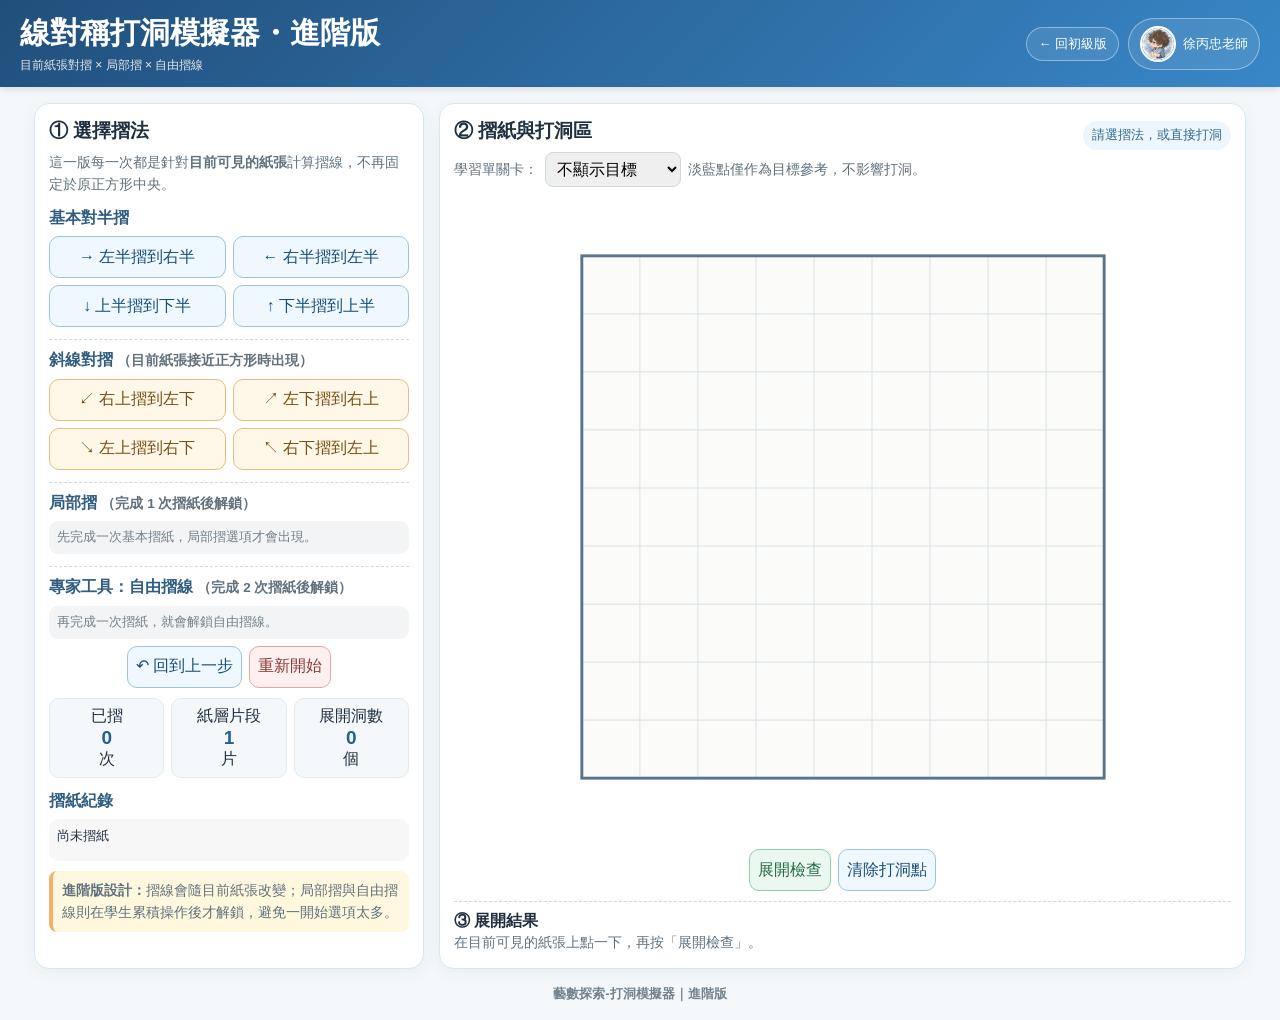
==== advanced.html @ 88c68810 "Add advanced paper-folding hole-punch simulator" ====
<!doctype html>
<html lang="zh-Hant">
<head>
<meta charset="utf-8">
<meta name="viewport" content="width=device-width,initial-scale=1">
<title>藝數探索｜打洞模擬器・進階版</title>
<style>
:root{--blue:#2f75b5;--ink:#203040;--paper:#fffdf5;--grid:#cfdae2;--red:#e45454;--purple:#7654a8}
*{box-sizing:border-box} body{margin:0;font-family:"Microsoft JhengHei","Noto Sans TC",sans-serif;background:#f4f8fb;color:var(--ink)}
header{background:linear-gradient(135deg,#214f7b,#3887c7);color:#fff;padding:13px 18px;box-shadow:0 2px 8px #0002}
.head{max-width:1240px;margin:auto;display:flex;align-items:center;justify-content:space-between;gap:12px;flex-wrap:wrap}
h1{font-size:clamp(21px,2.6vw,30px);margin:0}.topright{display:flex;align-items:center;gap:9px}.avatar{width:36px;height:36px;border-radius:50%;object-fit:cover;border:2px solid #fff}
.pill,.navlink{border:1px solid #ffffff66;background:#ffffff18;color:#fff;border-radius:999px;padding:7px 11px;font-size:13px;text-decoration:none}
.wrap{max-width:1240px;margin:16px auto;padding:0 14px;display:grid;grid-template-columns:390px 1fr;gap:15px}
.card{background:#fff;border:1px solid #d9e6ef;border-radius:15px;padding:14px;box-shadow:0 4px 15px #244b6a10}
h2{font-size:19px;margin:0 0 8px}.small{font-size:13.5px;color:#60717d;line-height:1.6}.sub{font-weight:800;color:#315d80;margin:13px 0 7px}
.controls{display:grid;grid-template-columns:1fr 1fr;gap:7px}button,select,input{font:inherit}
button{border:1px solid #9ec3df;background:#eff8ff;color:#174e78;border-radius:10px;padding:9px 8px;cursor:pointer;min-height:42px}
button:hover:not(:disabled){background:#dfeffc}button:disabled{opacity:.38;cursor:not-allowed}
.diag{background:#fff7e8;border-color:#e6bd78;color:#765013}.special{background:#f5efff;border-color:#bda8e0;color:#5b408a}.danger{background:#fff0f0;border-color:#e6a3a3;color:#8c3838}.ok{background:#eaf8ef;border-color:#92cda9;color:#256c43}
.section{border-top:1px dashed #cedae2;margin-top:12px;padding-top:10px}.locked{font-size:12.5px;background:#f2f4f6;border-radius:9px;padding:8px;color:#71808a}
.stats{display:grid;grid-template-columns:repeat(3,1fr);gap:7px;margin:10px 0}.stat{background:#f5f8fa;border:1px solid #e2ebf1;border-radius:10px;padding:7px;text-align:center}.stat b{display:block;font-size:19px;color:#245f97}
.history{background:#f7f7f7;border-radius:9px;padding:8px;min-height:42px;font-size:12.5px;line-height:1.5;max-height:90px;overflow:auto}
.stage{display:flex;flex-direction:column;align-items:center}.stageHead{width:100%;display:flex;justify-content:space-between;align-items:center;gap:10px}.badge{font-size:12.5px;background:#edf6fd;color:#32698f;border-radius:999px;padding:6px 9px}
#svg{width:min(100%,650px);height:auto;touch-action:none;user-select:none}.grid{stroke:var(--grid);stroke-width:1}.layer{stroke:#6f8797;stroke-width:1.2}.outline{fill:none;stroke:#597488;stroke-width:2.5}.crease{stroke:var(--red);stroke-width:2.5;stroke-dasharray:8 6}.oldcrease{stroke:#ef8d8d;stroke-width:1.5;stroke-dasharray:6 6;opacity:.7}.custom{stroke:var(--purple);stroke-width:3;stroke-dasharray:7 5}.hole{fill:#222;stroke:#fff;stroke-width:2}.punch{fill:#f19c38;stroke:#fff;stroke-width:2}
.actions{display:flex;flex-wrap:wrap;gap:7px;justify-content:center;margin-top:7px}.tip{background:#fff8df;border-left:4px solid #f3b16e;border-radius:8px;padding:9px;margin-top:10px}
.expertBox{background:#faf7ff;border:1px solid #dfd2f4;border-radius:10px;padding:9px}.row{display:flex;gap:7px;align-items:center;flex-wrap:wrap}
input[type=range]{width:150px}.target{display:flex;gap:7px;align-items:center;flex-wrap:wrap}.target select{padding:7px;border-radius:8px;border:1px solid #cbd9e2}
footer{text-align:center;color:#74828c;font-size:13px;padding:0 10px 17px}
@media(max-width:900px){.wrap{grid-template-columns:1fr}.controls{grid-template-columns:1fr 1fr}}
</style>
</head>
<body>
<header><div class="head">
  <div><h1>線對稱打洞模擬器・進階版</h1><div style="font-size:12px;opacity:.88;margin-top:3px">目前紙張對摺 × 局部摺 × 自由摺線</div></div>
  <div class="topright"><a class="navlink" href="index.html">← 回初級版</a><div class="pill" style="display:flex;align-items:center;gap:7px"><img class="avatar" src="author-avatar.svg"><span>徐丙忠老師</span></div></div>
</div></header>

<main class="wrap">
<section class="card">
  <h2>① 選擇摺法</h2>
  <div class="small">這一版每一次都是針對<strong>目前可見的紙張</strong>計算摺線，不再固定於原正方形中央。</div>

  <div class="sub">基本對半摺</div>
  <div class="controls">
    <button onclick="basicFold('L2R')">→ 左半摺到右半</button>
    <button onclick="basicFold('R2L')">← 右半摺到左半</button>
    <button onclick="basicFold('T2B')">↓ 上半摺到下半</button>
    <button onclick="basicFold('B2T')">↑ 下半摺到上半</button>
  </div>

  <div id="diagSection" class="section">
    <div class="sub" style="margin-top:0">斜線對摺 <span class="small">（目前紙張接近正方形時出現）</span></div>
    <div id="diagButtons" class="controls">
      <button class="diag" onclick="diagFold('UR2LL')">↙ 右上摺到左下</button>
      <button class="diag" onclick="diagFold('LL2UR')">↗ 左下摺到右上</button>
      <button class="diag" onclick="diagFold('UL2LR')">↘ 左上摺到右下</button>
      <button class="diag" onclick="diagFold('LR2UL')">↖ 右下摺到左上</button>
    </div>
    <div id="diagLocked" class="locked" style="display:none">目前紙張不是接近正方形，斜線對摺暫時隱藏。</div>
  </div>

  <div class="section">
    <div class="sub" style="margin-top:0">局部摺 <span class="small">（完成 1 次摺紙後解鎖）</span></div>
    <div id="quarterButtons" class="controls">
      <button class="special" onclick="stripFold('L',.25)">→ 左側 1/4 向內摺</button>
      <button class="special" onclick="stripFold('R',.25)">← 右側 1/4 向內摺</button>
      <button class="special" onclick="stripFold('T',.25)">↓ 上側 1/4 向內摺</button>
      <button class="special" onclick="stripFold('B',.25)">↑ 下側 1/4 向內摺</button>
    </div>
    <div id="quarterLocked" class="locked">先完成一次基本摺紙，局部摺選項才會出現。</div>
  </div>

  <div class="section">
    <div class="sub" style="margin-top:0">專家工具：自由摺線 <span class="small">（完成 2 次摺紙後解鎖）</span></div>
    <div id="expertBox" class="expertBox">
      <div class="small">按「畫自由摺線」，再在紙上依序點兩點。紫色線出現後，選擇要摺哪一側。</div>
      <div class="actions">
        <button class="special" id="customStart" onclick="startCustom()">✎ 畫自由摺線</button>
        <button class="special" id="foldSideA" onclick="applyCustom(1)" disabled>摺 A 側</button>
        <button class="special" id="foldSideB" onclick="applyCustom(-1)" disabled>摺 B 側</button>
      </div>
    </div>
    <div id="expertLocked" class="locked">再完成一次摺紙，就會解鎖自由摺線。</div>
  </div>

  <div class="actions">
    <button onclick="undo()">↶ 回到上一步</button>
    <button class="danger" onclick="resetAll()">重新開始</button>
  </div>

  <div class="stats">
    <div class="stat"><span>已摺</span><b id="foldCount">0</b><span>次</span></div>
    <div class="stat"><span>紙層片段</span><b id="layerCount">1</b><span>片</span></div>
    <div class="stat"><span>展開洞數</span><b id="holeCount">0</b><span>個</span></div>
  </div>
  <div class="sub">摺紙紀錄</div>
  <div id="history" class="history">尚未摺紙</div>
  <div class="tip small"><b>進階版設計：</b>摺線會隨目前紙張改變；局部摺與自由摺線則在學生累積操作後才解鎖，避免一開始選項太多。</div>
</section>

<section class="card stage">
  <div class="stageHead"><h2>② 摺紙與打洞區</h2><span class="badge" id="status">請選摺法，或直接打洞</span></div>
  <div class="target" style="width:100%;margin-bottom:5px"><span class="small">學習單關卡：</span>
    <select id="challenge" onchange="drawTarget()">
      <option value="0">不顯示目標</option><option value="1">第1關・2洞</option><option value="2">第2關・4洞</option>
      <option value="3">第3關・4洞</option><option value="4">第4關・4洞</option><option value="5">第5關・8洞</option>
      <option value="6">第6關・8洞</option><option value="7">第7關・16洞</option><option value="8">第8關・16洞</option>
      <option value="9">第9關・3洞</option><option value="10">第10關・6洞</option><option value="11">第11關・5洞</option><option value="12">第12關・12洞</option>
    </select><span class="small">淡藍點僅作為目標參考，不影響打洞。</span>
  </div>
  <svg id="svg" viewBox="0 0 560 560">
    <rect x="55" y="55" width="450" height="450" fill="#f9fbfc" stroke="#d7e2e9" stroke-width="1"/>
    <g id="grid"></g><g id="targetG"></g><g id="layersG"></g><g id="creasesG"></g><g id="customG"></g><g id="holesG"></g>
    <rect x="55" y="55" width="450" height="450" class="outline" pointer-events="none"/>
  </svg>
  <div class="actions">
    <button class="ok" onclick="unfold()">展開檢查</button>
    <button onclick="clearPunch()">清除打洞點</button>
  </div>
  <div style="width:100%;border-top:1px dashed #cedae2;margin-top:10px;padding-top:9px">
    <b>③ 展開結果</b><div class="small" id="resultMsg">在目前可見的紙張上點一下，再按「展開檢查」。</div>
  </div>
</section>
</main>
<footer><b>藝數探索-打洞模擬器｜進階版</b></footer>

<script>
const ORG={x0:55,y0:55,x1:505,y1:505};
const ID=[1,0,0,0,1,0];
let layers=[{poly:[[55,55],[505,55],[505,505],[55,505]],M:ID.slice()}], creases=[], history=[], undoStack=[], punch=null, holes=[];
let customMode=false, customPts=[], customLine=null;

const targets={
1:[[.87,.62],[.62,.87]],
2:[[.35,.15],[.65,.15],[.35,.85],[.65,.85]],
3:[[.88,.12],[.65,.38],[.38,.65],[.12,.88]],
4:[[.12,.12],[.88,.12],[.38,.38],[.62,.38]],
5:[[.35,.12],[.65,.12],[.12,.35],[.88,.35],[.12,.65],[.88,.65],[.35,.88],[.65,.88]],
6:[[.55,.55],[.72,.55],[.44,.66],[.83,.66],[.44,.83],[.83,.83],[.55,.94],[.72,.94]],
7:[[.18,.08],[.35,.08],[.65,.08],[.82,.08],[.08,.18],[.92,.18],[.08,.35],[.92,.35],[.08,.65],[.92,.65],[.08,.82],[.92,.82],[.18,.92],[.35,.92],[.65,.92],[.82,.92]],
8:[[.42,.16],[.58,.16],[.42,.32],[.58,.32],[.16,.42],[.32,.42],[.68,.42],[.84,.42],[.16,.58],[.32,.58],[.68,.58],[.84,.58],[.42,.68],[.58,.68],[.42,.84],[.58,.84]],
9:[[.12,.12],[.40,.40],[.70,.70]],
10:[[.12,.12],[.40,.40],[.70,.40],[.40,.68],[.70,.68],[.12,.92]],
11:[[.12,.12],[.40,.34],[.70,.34],[.40,.66],[.70,.66]],
12:[[.17,.10],[.32,.10],[.08,.20],[.43,.20],[.08,.36],[.17,.47],[.82,.64],[.92,.74],[.92,.88],[.82,.97],[.67,.97],[.57,.87]]
};

function deepState(){return {layers:layers.map(L=>({poly:L.poly.map(p=>p.slice()),M:L.M.slice()})),creases:creases.map(c=>({...c,A:c.A.slice(),B:c.B.slice()})),history:history.slice(),punch:punch&&punch.slice(),holes:holes.map(p=>p.slice())}}
function restore(s){layers=s.layers.map(L=>({poly:L.poly.map(p=>p.slice()),M:L.M.slice()}));creases=s.creases.map(c=>({...c,A:c.A.slice(),B:c.B.slice()}));history=s.history.slice();punch=s.punch&&s.punch.slice();holes=s.holes.map(p=>p.slice());customMode=false;customPts=[];customLine=null;render()}
function bbox(){let xs=[],ys=[];layers.forEach(L=>L.poly.forEach(p=>{xs.push(p[0]);ys.push(p[1])}));return {xmin:Math.min(...xs),xmax:Math.max(...xs),ymin:Math.min(...ys),ymax:Math.max(...ys)}}
function side(A,B,P){return (B[0]-A[0])*(P[1]-A[1])-(B[1]-A[1])*(P[0]-A[0])}
function intersect(A,B,P,Q){let s1=side(A,B,P),s2=side(A,B,Q),t=s1/(s1-s2);return [P[0]+t*(Q[0]-P[0]),P[1]+t*(Q[1]-P[1])]}
function clip(poly,A,B,keepSign){let out=[];for(let i=0;i<poly.length;i++){let P=poly[i],Q=poly[(i+1)%poly.length],p=side(A,B,P)*keepSign>=-1e-7,q=side(A,B,Q)*keepSign>=-1e-7;if(p&&q)out.push(Q);else if(p&&!q)out.push(intersect(A,B,P,Q));else if(!p&&q){out.push(intersect(A,B,P,Q));out.push(Q)}}return dedupe(out)}
function dedupe(poly){let o=[];poly.forEach(p=>{if(!o.length||Math.hypot(o.at(-1)[0]-p[0],o.at(-1)[1]-p[1])>.05)o.push(p)});if(o.length>2&&Math.hypot(o[0][0]-o.at(-1)[0],o[0][1]-o.at(-1)[1])<.05)o.pop();return o}
function area(poly){let a=0;for(let i=0;i<poly.length;i++){let p=poly[i],q=poly[(i+1)%poly.length];a+=p[0]*q[1]-q[0]*p[1]}return Math.abs(a)/2}
function reflect(P,A,B){let dx=B[0]-A[0],dy=B[1]-A[1],l2=dx*dx+dy*dy,t=((P[0]-A[0])*dx+(P[1]-A[1])*dy)/l2;let H=[A[0]+t*dx,A[1]+t*dy];return [2*H[0]-P[0],2*H[1]-P[1]]}
function reflMatrix(A,B){let o=reflect([0,0],A,B),ex=reflect([1,0],A,B),ey=reflect([0,1],A,B);return [ex[0]-o[0],ey[0]-o[0],o[0],ex[1]-o[1],ey[1]-o[1],o[1]]}
function compose(M,N){return [M[0]*N[0]+M[1]*N[3],M[0]*N[1]+M[1]*N[4],M[0]*N[2]+M[1]*N[5]+M[2],M[3]*N[0]+M[4]*N[3],M[3]*N[1]+M[4]*N[4],M[3]*N[2]+M[4]*N[5]+M[5]]}
function applyM(M,p){return [M[0]*p[0]+M[1]*p[1]+M[2],M[3]*p[0]+M[4]*p[1]+M[5]]}
function pointIn(p,poly){let x=p[0],y=p[1],ins=false;for(let i=0,j=poly.length-1;i<poly.length;j=i++){let xi=poly[i][0],yi=poly[i][1],xj=poly[j][0],yj=poly[j][1];if(((yi>y)!=(yj>y))&&(x<(xj-xi)*(y-yi)/(yj-yi+1e-12)+xi))ins=!ins}return ins}
function unique(pts){let o=[];pts.forEach(p=>{if(p[0]<54||p[0]>506||p[1]<54||p[1]>506)return;if(!o.some(q=>Math.hypot(q[0]-p[0],q[1]-p[1])<1))o.push(p)});return o}

function fold(A,B,moveSign,label){
 undoStack.push(deepState()); punch=null;holes=[];
 const R=reflMatrix(A,B), next=[];
 layers.forEach(L=>{
   const keep=clip(L.poly,A,B,-moveSign), mov=clip(L.poly,A,B,moveSign);
   if(keep.length>=3&&area(keep)>.2)next.push({poly:keep,M:L.M.slice()});
   if(mov.length>=3&&area(mov)>.2)next.push({poly:mov.map(p=>reflect(p,A,B)),M:compose(L.M,R)});
 });
 if(!next.length){undoStack.pop();alert("這條摺線沒有切到目前紙張。");return}
 layers=next; creases.push({A:A.slice(),B:B.slice(),label});history.push(label);render();
}
function basicFold(t){let b=bbox(),xm=(b.xmin+b.xmax)/2,ym=(b.ymin+b.ymax)/2;if(t==='L2R')fold([xm,b.ymin-50],[xm,b.ymax+50],1,'→ 左半摺到右半');if(t==='R2L')fold([xm,b.ymin-50],[xm,b.ymax+50],-1,'← 右半摺到左半');if(t==='T2B')fold([b.xmin-50,ym],[b.xmax+50,ym],-1,'↓ 上半摺到下半');if(t==='B2T')fold([b.xmin-50,ym],[b.xmax+50,ym],1,'↑ 下半摺到上半')}
function diagFold(t){let b=bbox();if(t==='UR2LL')fold([b.xmin,b.ymin],[b.xmax,b.ymax],-1,'↙ 右上摺到左下');if(t==='LL2UR')fold([b.xmin,b.ymin],[b.xmax,b.ymax],1,'↗ 左下摺到右上');if(t==='UL2LR')fold([b.xmax,b.ymin],[b.xmin,b.ymax],1,'↘ 左上摺到右下');if(t==='LR2UL')fold([b.xmax,b.ymin],[b.xmin,b.ymax],-1,'↖ 右下摺到左上')}
function stripFold(s,f){let b=bbox();if(s==='L'){let x=b.xmin+(b.xmax-b.xmin)*f;fold([x,b.ymin-60],[x,b.ymax+60],1,'→ 左側 1/4 向內摺')}if(s==='R'){let x=b.xmax-(b.xmax-b.xmin)*f;fold([x,b.ymin-60],[x,b.ymax+60],-1,'← 右側 1/4 向內摺')}if(s==='T'){let y=b.ymin+(b.ymax-b.ymin)*f;fold([b.xmin-60,y],[b.xmax+60,y],-1,'↓ 上側 1/4 向內摺')}if(s==='B'){let y=b.ymax-(b.ymax-b.ymin)*f;fold([b.xmin-60,y],[b.xmax+60,y],1,'↑ 下側 1/4 向內摺')}}

function startCustom(){customMode=true;customPts=[];customLine=null;document.getElementById('status').textContent='請在紙上點兩點畫摺線';render()}
function applyCustom(sign){if(!customLine)return;fold(customLine.A,customLine.B,sign,sign>0?'自由摺線・A側':'自由摺線・B側');customMode=false;customPts=[];customLine=null;render()}
function undo(){if(!undoStack.length)return;restore(undoStack.pop())}
function resetAll(){layers=[{poly:[[55,55],[505,55],[505,505],[55,505]],M:ID.slice()}];creases=[];history=[];undoStack=[];punch=null;holes=[];customMode=false;customPts=[];customLine=null;render()}
function clearPunch(){punch=null;holes=[];document.getElementById('resultMsg').textContent='已清除打洞點。';render()}
function unfold(){if(!punch){alert('請先在目前紙張上打洞。');return}let pts=[];layers.forEach(L=>{if(pointIn(punch,L.poly))pts.push(applyM(L.M,punch))});holes=unique(pts);document.getElementById('resultMsg').textContent='展開後共有 '+holes.length+' 個洞。可與左上選擇的學習單目標比較。';render()}

function drawGrid(){let g=document.getElementById('grid');g.innerHTML='';for(let i=1;i<9;i++){let v=55+i*50;g.insertAdjacentHTML('beforeend',`<line x1="${v}" y1="55" x2="${v}" y2="505" class="grid"/><line x1="55" y1="${v}" x2="505" y2="${v}" class="grid"/>`)}}
function drawTarget(){let g=document.getElementById('targetG');g.innerHTML='';let n=+document.getElementById('challenge').value;if(!n)return;(targets[n]||[]).forEach(p=>{let x=55+p[0]*450,y=55+p[1]*450;g.insertAdjacentHTML('beforeend',`<circle cx="${x}" cy="${y}" r="8" fill="#77b9e8" opacity=".28"/>`)})}
function render(){
 let lg=document.getElementById('layersG');lg.innerHTML='';layers.forEach((L,i)=>lg.insertAdjacentHTML('beforeend',`<polygon points="${L.poly.map(p=>p.join(',')).join(' ')}" class="layer" fill="rgba(255,253,245,${Math.min(.28+.06*i,.78)})"/>`));
 let cg=document.getElementById('creasesG');cg.innerHTML='';creases.forEach((c,i)=>cg.insertAdjacentHTML('beforeend',`<line x1="${c.A[0]}" y1="${c.A[1]}" x2="${c.B[0]}" y2="${c.B[1]}" class="oldcrease"/>`));
 let ug=document.getElementById('customG');ug.innerHTML='';if(customLine)ug.insertAdjacentHTML('beforeend',`<line x1="${customLine.A[0]}" y1="${customLine.A[1]}" x2="${customLine.B[0]}" y2="${customLine.B[1]}" class="custom"/>`);
 let hg=document.getElementById('holesG');hg.innerHTML='';if(holes.length)holes.forEach(p=>hg.insertAdjacentHTML('beforeend',`<circle cx="${p[0]}" cy="${p[1]}" r="8" class="hole"/>`));else if(punch)hg.insertAdjacentHTML('beforeend',`<circle cx="${punch[0]}" cy="${punch[1]}" r="9" class="punch"/>`);
 document.getElementById('foldCount').textContent=history.length;document.getElementById('layerCount').textContent=layers.length;document.getElementById('holeCount').textContent=holes.length;document.getElementById('history').textContent=history.length?history.map((x,i)=>(i+1)+'. '+x).join(' → '):'尚未摺紙';
 document.getElementById('quarterButtons').style.display=history.length>=1?'grid':'none';document.getElementById('quarterLocked').style.display=history.length>=1?'none':'block';
 document.getElementById('expertBox').style.display=history.length>=2?'block':'none';document.getElementById('expertLocked').style.display=history.length>=2?'none':'block';
 document.getElementById('foldSideA').disabled=!customLine;document.getElementById('foldSideB').disabled=!customLine;
 let b=bbox(),ratio=(b.xmax-b.xmin)/(b.ymax-b.ymin);let sq=ratio>.88&&ratio<1.12;document.getElementById('diagButtons').style.display=sq?'grid':'none';document.getElementById('diagLocked').style.display=sq?'none':'block';
 if(!customMode)document.getElementById('status').textContent=punch?'已選擇打洞位置':'請選摺法，或直接打洞';
}
document.getElementById('svg').addEventListener('pointerdown',e=>{
 let svg=e.currentTarget,pt=svg.createSVGPoint();pt.x=e.clientX;pt.y=e.clientY;let p0=pt.matrixTransform(svg.getScreenCTM().inverse()),p=[p0.x,p0.y];
 if(customMode){customPts.push(p);if(customPts.length===1)document.getElementById('status').textContent='再點第二點完成摺線';if(customPts.length===2){customLine={A:customPts[0],B:customPts[1]};customMode=false;document.getElementById('status').textContent='選擇摺 A 側或 B 側';}render();return}
 if(!layers.some(L=>pointIn(p,L.poly))){document.getElementById('status').textContent='請點目前有紙的區域';return}
 punch=p;holes=[];document.getElementById('resultMsg').textContent='已打洞，按「展開檢查」查看完整結果。';render();
});
drawGrid();drawTarget();render();
</script>
</body></html>
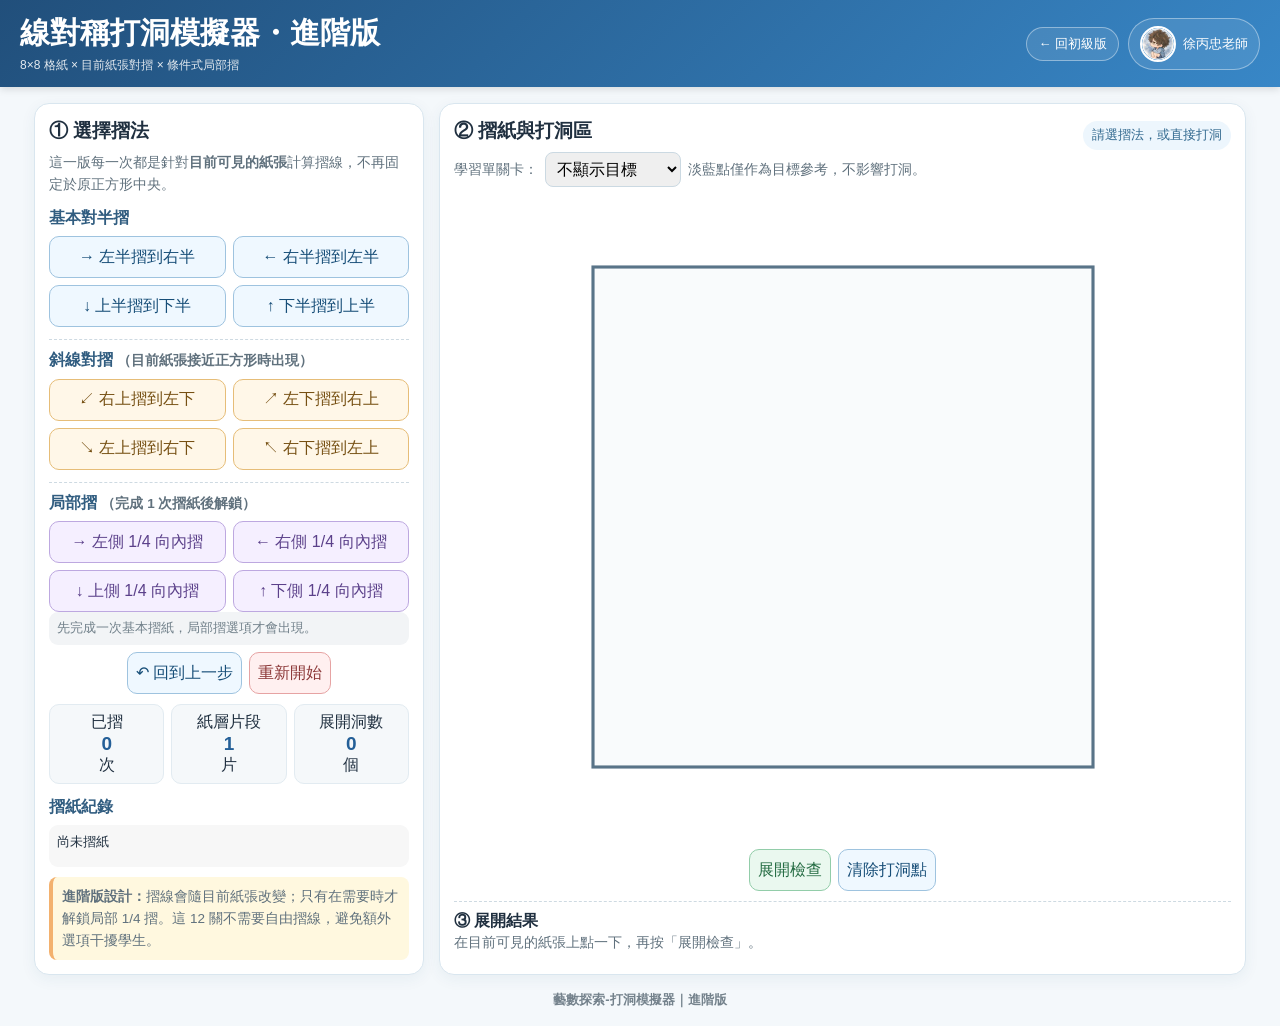
==== commit 4a59471e: "Fix advanced simulator 8x8 targets and restore fold animation" ====
--- a/advanced.html
+++ b/advanced.html
@@ -32,7 +32,7 @@
 </head>
 <body>
 <header><div class="head">
-  <div><h1>線對稱打洞模擬器・進階版</h1><div style="font-size:12px;opacity:.88;margin-top:3px">目前紙張對摺 × 局部摺 × 自由摺線</div></div>
+  <div><h1>線對稱打洞模擬器・進階版</h1><div style="font-size:12px;opacity:.88;margin-top:3px">8×8 格紙 × 目前紙張對摺 × 條件式局部摺</div></div>
   <div class="topright"><a class="navlink" href="index.html">← 回初級版</a><div class="pill" style="display:flex;align-items:center;gap:7px"><img class="avatar" src="author-avatar.svg"><span>徐丙忠老師</span></div></div>
 </div></header>
 
@@ -71,18 +71,6 @@
     <div id="quarterLocked" class="locked">先完成一次基本摺紙，局部摺選項才會出現。</div>
   </div>
 
-  <div class="section">
-    <div class="sub" style="margin-top:0">專家工具：自由摺線 <span class="small">（完成 2 次摺紙後解鎖）</span></div>
-    <div id="expertBox" class="expertBox">
-      <div class="small">按「畫自由摺線」，再在紙上依序點兩點。紫色線出現後，選擇要摺哪一側。</div>
-      <div class="actions">
-        <button class="special" id="customStart" onclick="startCustom()">✎ 畫自由摺線</button>
-        <button class="special" id="foldSideA" onclick="applyCustom(1)" disabled>摺 A 側</button>
-        <button class="special" id="foldSideB" onclick="applyCustom(-1)" disabled>摺 B 側</button>
-      </div>
-    </div>
-    <div id="expertLocked" class="locked">再完成一次摺紙，就會解鎖自由摺線。</div>
-  </div>
 
   <div class="actions">
     <button onclick="undo()">↶ 回到上一步</button>
@@ -96,7 +84,7 @@
   </div>
   <div class="sub">摺紙紀錄</div>
   <div id="history" class="history">尚未摺紙</div>
-  <div class="tip small"><b>進階版設計：</b>摺線會隨目前紙張改變；局部摺與自由摺線則在學生累積操作後才解鎖，避免一開始選項太多。</div>
+  <div class="tip small"><b>進階版設計：</b>摺線會隨目前紙張改變；只有在需要時才解鎖局部 1/4 摺。這 12 關不需要自由摺線，避免額外選項干擾學生。</div>
 </section>
 
 <section class="card stage">
@@ -109,10 +97,10 @@
       <option value="9">第9關・3洞</option><option value="10">第10關・6洞</option><option value="11">第11關・5洞</option><option value="12">第12關・12洞</option>
     </select><span class="small">淡藍點僅作為目標參考，不影響打洞。</span>
   </div>
-  <svg id="svg" viewBox="0 0 560 560">
-    <rect x="55" y="55" width="450" height="450" fill="#f9fbfc" stroke="#d7e2e9" stroke-width="1"/>
-    <g id="grid"></g><g id="targetG"></g><g id="layersG"></g><g id="creasesG"></g><g id="customG"></g><g id="holesG"></g>
-    <rect x="55" y="55" width="450" height="450" class="outline" pointer-events="none"/>
+  <svg id="svg" viewBox="0 0 520 520">
+    <rect x="60" y="60" width="400" height="400" fill="#f9fbfc" stroke="#d7e2e9" stroke-width="1"/>
+    <g id="grid"></g><g id="targetG"></g><g id="layersG"></g><g id="creasesG"></g><g id="animG"></g><g id="holesG"></g>
+    <rect x="60" y="60" width="400" height="400" class="outline" pointer-events="none"/>
   </svg>
   <div class="actions">
     <button class="ok" onclick="unfold()">展開檢查</button>
@@ -126,28 +114,28 @@
 <footer><b>藝數探索-打洞模擬器｜進階版</b></footer>
 
 <script>
-const ORG={x0:55,y0:55,x1:505,y1:505};
+const ORG={x0:60,y0:60,x1:460,y1:460};
 const ID=[1,0,0,0,1,0];
-let layers=[{poly:[[55,55],[505,55],[505,505],[55,505]],M:ID.slice()}], creases=[], history=[], undoStack=[], punch=null, holes=[];
-let customMode=false, customPts=[], customLine=null;
+let layers=[{poly:[[60,60],[460,60],[460,460],[60,460]],M:ID.slice()}], creases=[], history=[], undoStack=[], punch=null, holes=[];
+let animating=false;
 
 const targets={
-1:[[.87,.62],[.62,.87]],
-2:[[.35,.15],[.65,.15],[.35,.85],[.65,.85]],
-3:[[.88,.12],[.65,.38],[.38,.65],[.12,.88]],
-4:[[.12,.12],[.88,.12],[.38,.38],[.62,.38]],
-5:[[.35,.12],[.65,.12],[.12,.35],[.88,.35],[.12,.65],[.88,.65],[.35,.88],[.65,.88]],
-6:[[.55,.55],[.72,.55],[.44,.66],[.83,.66],[.44,.83],[.83,.83],[.55,.94],[.72,.94]],
-7:[[.18,.08],[.35,.08],[.65,.08],[.82,.08],[.08,.18],[.92,.18],[.08,.35],[.92,.35],[.08,.65],[.92,.65],[.08,.82],[.92,.82],[.18,.92],[.35,.92],[.65,.92],[.82,.92]],
-8:[[.42,.16],[.58,.16],[.42,.32],[.58,.32],[.16,.42],[.32,.42],[.68,.42],[.84,.42],[.16,.58],[.32,.58],[.68,.58],[.84,.58],[.42,.68],[.58,.68],[.42,.84],[.58,.84]],
-9:[[.12,.12],[.40,.40],[.70,.70]],
-10:[[.12,.12],[.40,.40],[.70,.40],[.40,.68],[.70,.68],[.12,.92]],
-11:[[.12,.12],[.40,.34],[.70,.34],[.40,.66],[.70,.66]],
-12:[[.17,.10],[.32,.10],[.08,.20],[.43,.20],[.08,.36],[.17,.47],[.82,.64],[.92,.74],[.92,.88],[.82,.97],[.67,.97],[.57,.87]]
+1:[[6,4],[4,6]],
+2:[[2,0],[4,0],[2,7],[4,7]],
+3:[[7,0],[5,2],[3,4],[1,6]],
+4:[[0,0],[7,0],[2,2],[4,2]],
+5:[[2,0],[4,0],[0,2],[7,2],[0,4],[7,4],[2,7],[4,7]],
+6:[[5,4],[6,4],[4,5],[7,5],[4,6],[7,6],[5,7],[6,7]],
+7:[[1,0],[2,0],[5,0],[6,0],[0,1],[7,1],[0,2],[7,2],[0,5],[7,5],[0,6],[7,6],[1,7],[2,7],[5,7],[6,7]],
+8:[[3,0],[4,0],[3,1],[4,1],[0,3],[1,3],[0,4],[1,4],[6,3],[7,3],[6,4],[7,4],[3,6],[4,6],[3,7],[4,7]],
+9:[[0,0],[2,2],[4,4]],
+10:[[0,0],[2,2],[4,2],[2,4],[4,4],[0,6]],
+11:[[0,0],[2,2],[4,2],[2,4],[4,4]],
+12:[[1,0],[2,0],[0,1],[3,1],[0,2],[1,3],[6,7],[5,7],[7,6],[4,6],[7,5],[6,4]]
 };
 
 function deepState(){return {layers:layers.map(L=>({poly:L.poly.map(p=>p.slice()),M:L.M.slice()})),creases:creases.map(c=>({...c,A:c.A.slice(),B:c.B.slice()})),history:history.slice(),punch:punch&&punch.slice(),holes:holes.map(p=>p.slice())}}
-function restore(s){layers=s.layers.map(L=>({poly:L.poly.map(p=>p.slice()),M:L.M.slice()}));creases=s.creases.map(c=>({...c,A:c.A.slice(),B:c.B.slice()}));history=s.history.slice();punch=s.punch&&s.punch.slice();holes=s.holes.map(p=>p.slice());customMode=false;customPts=[];customLine=null;render()}
+function restore(s){layers=s.layers.map(L=>({poly:L.poly.map(p=>p.slice()),M:L.M.slice()}));creases=s.creases.map(c=>({...c,A:c.A.slice(),B:c.B.slice()}));history=s.history.slice();punch=s.punch&&s.punch.slice();holes=s.holes.map(p=>p.slice());render()}
 function bbox(){let xs=[],ys=[];layers.forEach(L=>L.poly.forEach(p=>{xs.push(p[0]);ys.push(p[1])}));return {xmin:Math.min(...xs),xmax:Math.max(...xs),ymin:Math.min(...ys),ymax:Math.max(...ys)}}
 function side(A,B,P){return (B[0]-A[0])*(P[1]-A[1])-(B[1]-A[1])*(P[0]-A[0])}
 function intersect(A,B,P,Q){let s1=side(A,B,P),s2=side(A,B,Q),t=s1/(s1-s2);return [P[0]+t*(Q[0]-P[0]),P[1]+t*(Q[1]-P[1])]}
@@ -159,32 +147,49 @@
 function compose(M,N){return [M[0]*N[0]+M[1]*N[3],M[0]*N[1]+M[1]*N[4],M[0]*N[2]+M[1]*N[5]+M[2],M[3]*N[0]+M[4]*N[3],M[3]*N[1]+M[4]*N[4],M[3]*N[2]+M[4]*N[5]+M[5]]}
 function applyM(M,p){return [M[0]*p[0]+M[1]*p[1]+M[2],M[3]*p[0]+M[4]*p[1]+M[5]]}
 function pointIn(p,poly){let x=p[0],y=p[1],ins=false;for(let i=0,j=poly.length-1;i<poly.length;j=i++){let xi=poly[i][0],yi=poly[i][1],xj=poly[j][0],yj=poly[j][1];if(((yi>y)!=(yj>y))&&(x<(xj-xi)*(y-yi)/(yj-yi+1e-12)+xi))ins=!ins}return ins}
-function unique(pts){let o=[];pts.forEach(p=>{if(p[0]<54||p[0]>506||p[1]<54||p[1]>506)return;if(!o.some(q=>Math.hypot(q[0]-p[0],q[1]-p[1])<1))o.push(p)});return o}
-
+function unique(pts){let o=[];pts.forEach(p=>{if(p[0]<59||p[0]>461||p[1]<59||p[1]>461)return;if(!o.some(q=>Math.hypot(q[0]-p[0],q[1]-p[1])<1))o.push(p)});return o}
+
+function animateFold(pieces,A,B,onDone){
+ const g=document.getElementById('animG'); g.innerHTML=''; animating=true;
+ document.getElementById('status').textContent='正在對摺…';
+ const start=performance.now(),dur=700;
+ function frame(now){
+   const r=Math.min(1,(now-start)/dur), t=r<.5?2*r*r:1-Math.pow(-2*r+2,2)/2;
+   g.innerHTML='';
+   pieces.forEach(poly=>{
+     const target=poly.map(p=>reflect(p,A,B));
+     const pts=poly.map((p,i)=>[p[0]+(target[i][0]-p[0])*t,p[1]+(target[i][1]-p[1])*t]);
+     g.insertAdjacentHTML('beforeend',`<polygon points="${pts.map(p=>p.join(',')).join(' ')}" fill="#bfe0f8" stroke="#2f75b5" stroke-width="2" opacity=".72"/>`);
+   });
+   if(r<1) requestAnimationFrame(frame); else {g.innerHTML='';animating=false;onDone();}
+ }
+ requestAnimationFrame(frame);
+}
 function fold(A,B,moveSign,label){
- undoStack.push(deepState()); punch=null;holes=[];
- const R=reflMatrix(A,B), next=[];
+ if(animating)return;
+ const snapshot=deepState(), R=reflMatrix(A,B), next=[], movingPieces=[];
  layers.forEach(L=>{
    const keep=clip(L.poly,A,B,-moveSign), mov=clip(L.poly,A,B,moveSign);
    if(keep.length>=3&&area(keep)>.2)next.push({poly:keep,M:L.M.slice()});
-   if(mov.length>=3&&area(mov)>.2)next.push({poly:mov.map(p=>reflect(p,A,B)),M:compose(L.M,R)});
+   if(mov.length>=3&&area(mov)>.2){movingPieces.push(mov);next.push({poly:mov.map(p=>reflect(p,A,B)),M:compose(L.M,R)});}
  });
- if(!next.length){undoStack.pop();alert("這條摺線沒有切到目前紙張。");return}
- layers=next; creases.push({A:A.slice(),B:B.slice(),label});history.push(label);render();
+ if(!movingPieces.length){alert("這條摺線沒有可摺動的紙張。");return}
+ animateFold(movingPieces,A,B,()=>{
+   undoStack.push(snapshot); punch=null;holes=[]; layers=next;
+   creases.push({A:A.slice(),B:B.slice(),label});history.push(label);render();
+ });
 }
 function basicFold(t){let b=bbox(),xm=(b.xmin+b.xmax)/2,ym=(b.ymin+b.ymax)/2;if(t==='L2R')fold([xm,b.ymin-50],[xm,b.ymax+50],1,'→ 左半摺到右半');if(t==='R2L')fold([xm,b.ymin-50],[xm,b.ymax+50],-1,'← 右半摺到左半');if(t==='T2B')fold([b.xmin-50,ym],[b.xmax+50,ym],-1,'↓ 上半摺到下半');if(t==='B2T')fold([b.xmin-50,ym],[b.xmax+50,ym],1,'↑ 下半摺到上半')}
 function diagFold(t){let b=bbox();if(t==='UR2LL')fold([b.xmin,b.ymin],[b.xmax,b.ymax],-1,'↙ 右上摺到左下');if(t==='LL2UR')fold([b.xmin,b.ymin],[b.xmax,b.ymax],1,'↗ 左下摺到右上');if(t==='UL2LR')fold([b.xmax,b.ymin],[b.xmin,b.ymax],1,'↘ 左上摺到右下');if(t==='LR2UL')fold([b.xmax,b.ymin],[b.xmin,b.ymax],-1,'↖ 右下摺到左上')}
 function stripFold(s,f){let b=bbox();if(s==='L'){let x=b.xmin+(b.xmax-b.xmin)*f;fold([x,b.ymin-60],[x,b.ymax+60],1,'→ 左側 1/4 向內摺')}if(s==='R'){let x=b.xmax-(b.xmax-b.xmin)*f;fold([x,b.ymin-60],[x,b.ymax+60],-1,'← 右側 1/4 向內摺')}if(s==='T'){let y=b.ymin+(b.ymax-b.ymin)*f;fold([b.xmin-60,y],[b.xmax+60,y],-1,'↓ 上側 1/4 向內摺')}if(s==='B'){let y=b.ymax-(b.ymax-b.ymin)*f;fold([b.xmin-60,y],[b.xmax+60,y],1,'↑ 下側 1/4 向內摺')}}
 
-function startCustom(){customMode=true;customPts=[];customLine=null;document.getElementById('status').textContent='請在紙上點兩點畫摺線';render()}
-function applyCustom(sign){if(!customLine)return;fold(customLine.A,customLine.B,sign,sign>0?'自由摺線・A側':'自由摺線・B側');customMode=false;customPts=[];customLine=null;render()}
 function undo(){if(!undoStack.length)return;restore(undoStack.pop())}
-function resetAll(){layers=[{poly:[[55,55],[505,55],[505,505],[55,505]],M:ID.slice()}];creases=[];history=[];undoStack=[];punch=null;holes=[];customMode=false;customPts=[];customLine=null;render()}
+function resetAll(){layers=[{poly:[[60,60],[460,60],[460,460],[60,460]],M:ID.slice()}];creases=[];history=[];undoStack=[];punch=null;holes=[];animating=false;document.getElementById('animG').innerHTML='';render()}
 function clearPunch(){punch=null;holes=[];document.getElementById('resultMsg').textContent='已清除打洞點。';render()}
 function unfold(){if(!punch){alert('請先在目前紙張上打洞。');return}let pts=[];layers.forEach(L=>{if(pointIn(punch,L.poly))pts.push(applyM(L.M,punch))});holes=unique(pts);document.getElementById('resultMsg').textContent='展開後共有 '+holes.length+' 個洞。可與左上選擇的學習單目標比較。';render()}
 
-function drawGrid(){let g=document.getElementById('grid');g.innerHTML='';for(let i=1;i<9;i++){let v=55+i*50;g.insertAdjacentHTML('beforeend',`<line x1="${v}" y1="55" x2="${v}" y2="505" class="grid"/><line x1="55" y1="${v}" x2="505" y2="${v}" class="grid"/>`)}}
-function drawTarget(){let g=document.getElementById('targetG');g.innerHTML='';let n=+document.getElementById('challenge').value;if(!n)return;(targets[n]||[]).forEach(p=>{let x=55+p[0]*450,y=55+p[1]*450;g.insertAdjacentHTML('beforeend',`<circle cx="${x}" cy="${y}" r="8" fill="#77b9e8" opacity=".28"/>`)})}
+function drawGrid(){let g=document.getElementById('grid');g.innerHTML='';for(let i=1;i<8;i++){let v=60+i*50;g.insertAdjacentHTML('beforeend',`<line x1="${v}" y1="60" x2="${v}" y2="460" class="grid"/><line x1="60" y1="${v}" x2="460" y2="${v}" class="grid"/>`)}}
+function drawTarget(){let g=document.getElementById('targetG');g.innerHTML='';let n=+document.getElementById('challenge').value;if(!n)return;(targets[n]||[]).forEach(([col,row])=>{let x=60+(col+.5)*50,y=60+(row+.5)*50;g.insertAdjacentHTML('beforeend',`<circle cx="${x}" cy="${y}" r="8" fill="#77b9e8" opacity=".30"/>`)})}" cy="${y}" r="8" fill="#77b9e8" opacity=".28"/>`)})}
 function render(){
  let lg=document.getElementById('layersG');lg.innerHTML='';layers.forEach((L,i)=>lg.insertAdjacentHTML('beforeend',`<polygon points="${L.poly.map(p=>p.join(',')).join(' ')}" class="layer" fill="rgba(255,253,245,${Math.min(.28+.06*i,.78)})"/>`));
  let cg=document.getElementById('creasesG');cg.innerHTML='';creases.forEach((c,i)=>cg.insertAdjacentHTML('beforeend',`<line x1="${c.A[0]}" y1="${c.A[1]}" x2="${c.B[0]}" y2="${c.B[1]}" class="oldcrease"/>`));
@@ -192,14 +197,12 @@
  let hg=document.getElementById('holesG');hg.innerHTML='';if(holes.length)holes.forEach(p=>hg.insertAdjacentHTML('beforeend',`<circle cx="${p[0]}" cy="${p[1]}" r="8" class="hole"/>`));else if(punch)hg.insertAdjacentHTML('beforeend',`<circle cx="${punch[0]}" cy="${punch[1]}" r="9" class="punch"/>`);
  document.getElementById('foldCount').textContent=history.length;document.getElementById('layerCount').textContent=layers.length;document.getElementById('holeCount').textContent=holes.length;document.getElementById('history').textContent=history.length?history.map((x,i)=>(i+1)+'. '+x).join(' → '):'尚未摺紙';
  document.getElementById('quarterButtons').style.display=history.length>=1?'grid':'none';document.getElementById('quarterLocked').style.display=history.length>=1?'none':'block';
- document.getElementById('expertBox').style.display=history.length>=2?'block':'none';document.getElementById('expertLocked').style.display=history.length>=2?'none':'block';
- document.getElementById('foldSideA').disabled=!customLine;document.getElementById('foldSideB').disabled=!customLine;
  let b=bbox(),ratio=(b.xmax-b.xmin)/(b.ymax-b.ymin);let sq=ratio>.88&&ratio<1.12;document.getElementById('diagButtons').style.display=sq?'grid':'none';document.getElementById('diagLocked').style.display=sq?'none':'block';
- if(!customMode)document.getElementById('status').textContent=punch?'已選擇打洞位置':'請選摺法，或直接打洞';
+ if(!animating)document.getElementById('status').textContent=punch?'已選擇打洞位置':'請選摺法，或直接打洞';
 }
 document.getElementById('svg').addEventListener('pointerdown',e=>{
+ if(animating)return;
  let svg=e.currentTarget,pt=svg.createSVGPoint();pt.x=e.clientX;pt.y=e.clientY;let p0=pt.matrixTransform(svg.getScreenCTM().inverse()),p=[p0.x,p0.y];
- if(customMode){customPts.push(p);if(customPts.length===1)document.getElementById('status').textContent='再點第二點完成摺線';if(customPts.length===2){customLine={A:customPts[0],B:customPts[1]};customMode=false;document.getElementById('status').textContent='選擇摺 A 側或 B 側';}render();return}
  if(!layers.some(L=>pointIn(p,L.poly))){document.getElementById('status').textContent='請點目前有紙的區域';return}
  punch=p;holes=[];document.getElementById('resultMsg').textContent='已打洞，按「展開檢查」查看完整結果。';render();
 });
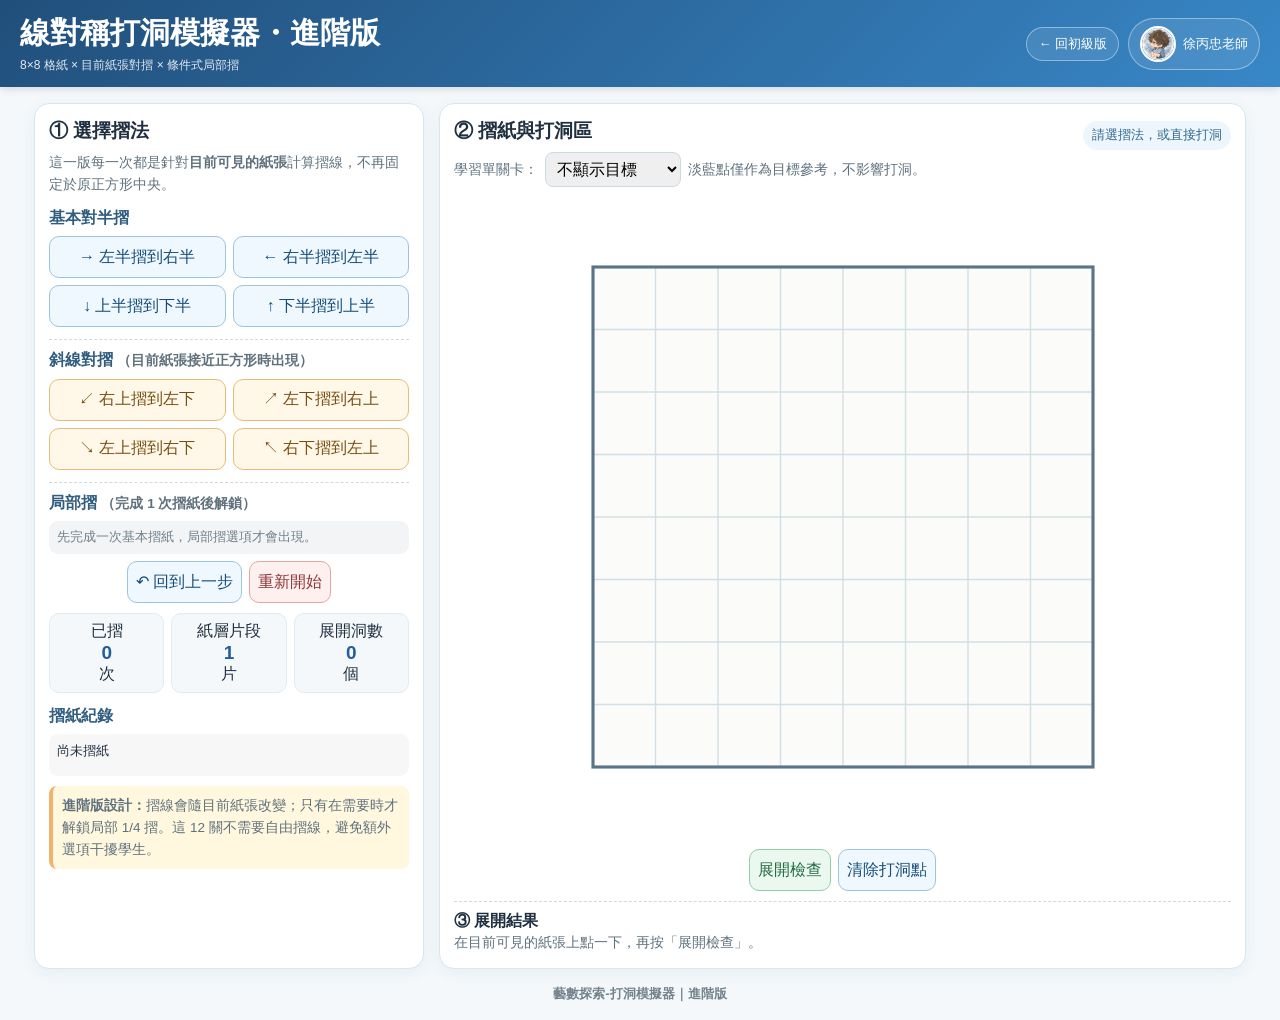
==== commit 54579756: "Fix advanced grid and challenge target rendering" ====
--- a/advanced.html
+++ b/advanced.html
@@ -22,7 +22,7 @@
 .stats{display:grid;grid-template-columns:repeat(3,1fr);gap:7px;margin:10px 0}.stat{background:#f5f8fa;border:1px solid #e2ebf1;border-radius:10px;padding:7px;text-align:center}.stat b{display:block;font-size:19px;color:#245f97}
 .history{background:#f7f7f7;border-radius:9px;padding:8px;min-height:42px;font-size:12.5px;line-height:1.5;max-height:90px;overflow:auto}
 .stage{display:flex;flex-direction:column;align-items:center}.stageHead{width:100%;display:flex;justify-content:space-between;align-items:center;gap:10px}.badge{font-size:12.5px;background:#edf6fd;color:#32698f;border-radius:999px;padding:6px 9px}
-#svg{width:min(100%,650px);height:auto;touch-action:none;user-select:none}.grid{stroke:var(--grid);stroke-width:1}.layer{stroke:#6f8797;stroke-width:1.2}.outline{fill:none;stroke:#597488;stroke-width:2.5}.crease{stroke:var(--red);stroke-width:2.5;stroke-dasharray:8 6}.oldcrease{stroke:#ef8d8d;stroke-width:1.5;stroke-dasharray:6 6;opacity:.7}.custom{stroke:var(--purple);stroke-width:3;stroke-dasharray:7 5}.hole{fill:#222;stroke:#fff;stroke-width:2}.punch{fill:#f19c38;stroke:#fff;stroke-width:2}
+#svg{width:min(100%,650px);height:auto;touch-action:none;user-select:none}.grid{stroke:#bfd0dc;stroke-width:1.15;opacity:.95}.layer{stroke:#6f8797;stroke-width:1.2}.outline{fill:none;stroke:#597488;stroke-width:2.5}.crease{stroke:var(--red);stroke-width:2.5;stroke-dasharray:8 6}.oldcrease{stroke:#ef8d8d;stroke-width:1.5;stroke-dasharray:6 6;opacity:.7}.custom{stroke:var(--purple);stroke-width:3;stroke-dasharray:7 5}.hole{fill:#222;stroke:#fff;stroke-width:2}.punch{fill:#f19c38;stroke:#fff;stroke-width:2}
 .actions{display:flex;flex-wrap:wrap;gap:7px;justify-content:center;margin-top:7px}.tip{background:#fff8df;border-left:4px solid #f3b16e;border-radius:8px;padding:9px;margin-top:10px}
 .expertBox{background:#faf7ff;border:1px solid #dfd2f4;border-radius:10px;padding:9px}.row{display:flex;gap:7px;align-items:center;flex-wrap:wrap}
 input[type=range]{width:150px}.target{display:flex;gap:7px;align-items:center;flex-wrap:wrap}.target select{padding:7px;border-radius:8px;border:1px solid #cbd9e2}
@@ -189,11 +189,10 @@
 function unfold(){if(!punch){alert('請先在目前紙張上打洞。');return}let pts=[];layers.forEach(L=>{if(pointIn(punch,L.poly))pts.push(applyM(L.M,punch))});holes=unique(pts);document.getElementById('resultMsg').textContent='展開後共有 '+holes.length+' 個洞。可與左上選擇的學習單目標比較。';render()}
 
 function drawGrid(){let g=document.getElementById('grid');g.innerHTML='';for(let i=1;i<8;i++){let v=60+i*50;g.insertAdjacentHTML('beforeend',`<line x1="${v}" y1="60" x2="${v}" y2="460" class="grid"/><line x1="60" y1="${v}" x2="460" y2="${v}" class="grid"/>`)}}
-function drawTarget(){let g=document.getElementById('targetG');g.innerHTML='';let n=+document.getElementById('challenge').value;if(!n)return;(targets[n]||[]).forEach(([col,row])=>{let x=60+(col+.5)*50,y=60+(row+.5)*50;g.insertAdjacentHTML('beforeend',`<circle cx="${x}" cy="${y}" r="8" fill="#77b9e8" opacity=".30"/>`)})}" cy="${y}" r="8" fill="#77b9e8" opacity=".28"/>`)})}
+function drawTarget(){let g=document.getElementById('targetG');g.innerHTML='';let n=+document.getElementById('challenge').value;if(!n)return;(targets[n]||[]).forEach(([col,row])=>{let x=60+(col+.5)*50,y=60+(row+.5)*50;g.insertAdjacentHTML('beforeend',`<circle cx="${x}" cy="${y}" r="9" fill="#6fb3e3" opacity=".32"/>`)})}
 function render(){
  let lg=document.getElementById('layersG');lg.innerHTML='';layers.forEach((L,i)=>lg.insertAdjacentHTML('beforeend',`<polygon points="${L.poly.map(p=>p.join(',')).join(' ')}" class="layer" fill="rgba(255,253,245,${Math.min(.28+.06*i,.78)})"/>`));
  let cg=document.getElementById('creasesG');cg.innerHTML='';creases.forEach((c,i)=>cg.insertAdjacentHTML('beforeend',`<line x1="${c.A[0]}" y1="${c.A[1]}" x2="${c.B[0]}" y2="${c.B[1]}" class="oldcrease"/>`));
- let ug=document.getElementById('customG');ug.innerHTML='';if(customLine)ug.insertAdjacentHTML('beforeend',`<line x1="${customLine.A[0]}" y1="${customLine.A[1]}" x2="${customLine.B[0]}" y2="${customLine.B[1]}" class="custom"/>`);
  let hg=document.getElementById('holesG');hg.innerHTML='';if(holes.length)holes.forEach(p=>hg.insertAdjacentHTML('beforeend',`<circle cx="${p[0]}" cy="${p[1]}" r="8" class="hole"/>`));else if(punch)hg.insertAdjacentHTML('beforeend',`<circle cx="${punch[0]}" cy="${punch[1]}" r="9" class="punch"/>`);
  document.getElementById('foldCount').textContent=history.length;document.getElementById('layerCount').textContent=layers.length;document.getElementById('holeCount').textContent=holes.length;document.getElementById('history').textContent=history.length?history.map((x,i)=>(i+1)+'. '+x).join(' → '):'尚未摺紙';
  document.getElementById('quarterButtons').style.display=history.length>=1?'grid':'none';document.getElementById('quarterLocked').style.display=history.length>=1?'none':'block';
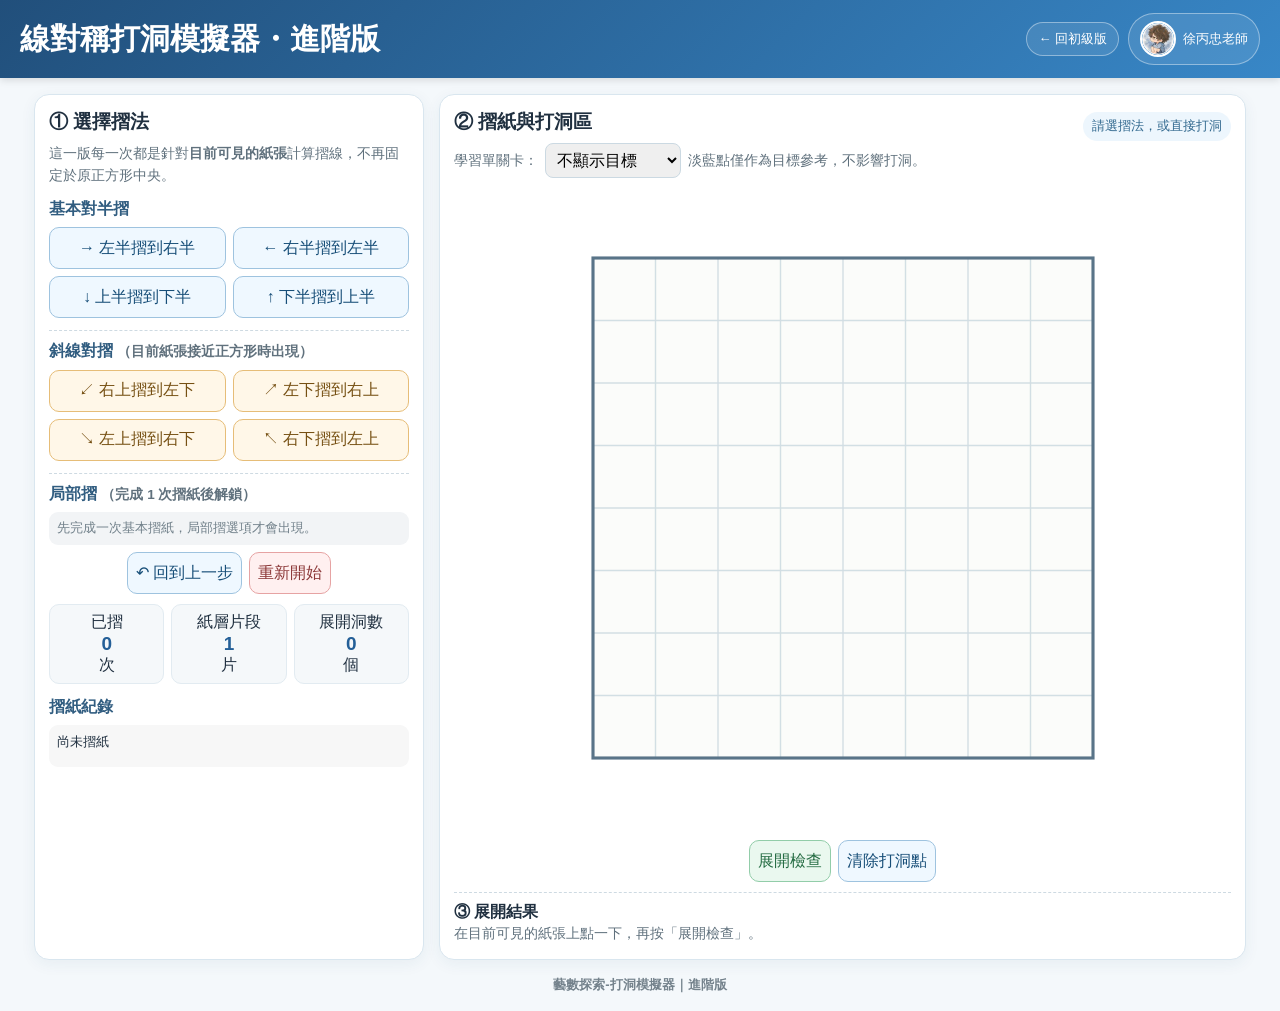
==== commit 2375dbc9: "Remove advanced simulator subtitle and explanatory tip" ====
--- a/advanced.html
+++ b/advanced.html
@@ -32,7 +32,7 @@
 </head>
 <body>
 <header><div class="head">
-  <div><h1>線對稱打洞模擬器・進階版</h1><div style="font-size:12px;opacity:.88;margin-top:3px">8×8 格紙 × 目前紙張對摺 × 條件式局部摺</div></div>
+  <div><h1>線對稱打洞模擬器・進階版</h1></div>
   <div class="topright"><a class="navlink" href="index.html">← 回初級版</a><div class="pill" style="display:flex;align-items:center;gap:7px"><img class="avatar" src="author-avatar.svg"><span>徐丙忠老師</span></div></div>
 </div></header>
 
@@ -84,7 +84,6 @@
   </div>
   <div class="sub">摺紙紀錄</div>
   <div id="history" class="history">尚未摺紙</div>
-  <div class="tip small"><b>進階版設計：</b>摺線會隨目前紙張改變；只有在需要時才解鎖局部 1/4 摺。這 12 關不需要自由摺線，避免額外選項干擾學生。</div>
 </section>
 
 <section class="card stage">
@@ -121,16 +120,16 @@
 
 const targets={
 1:[[6,4],[4,6]],
-2:[[2,0],[4,0],[2,7],[4,7]],
-3:[[7,0],[5,2],[3,4],[1,6]],
-4:[[0,0],[7,0],[2,2],[4,2]],
-5:[[2,0],[4,0],[0,2],[7,2],[0,4],[7,4],[2,7],[4,7]],
+2:[[2,1],[5,1],[2,6],[5,6]],
+3:[[7,0],[5,2],[2,5],[0,7]],
+4:[[0,0],[7,0],[2,2],[5,2]],
+5:[[2,0],[5,0],[0,2],[7,2],[0,5],[7,5],[2,7],[5,7]],
 6:[[5,4],[6,4],[4,5],[7,5],[4,6],[7,6],[5,7],[6,7]],
 7:[[1,0],[2,0],[5,0],[6,0],[0,1],[7,1],[0,2],[7,2],[0,5],[7,5],[0,6],[7,6],[1,7],[2,7],[5,7],[6,7]],
 8:[[3,0],[4,0],[3,1],[4,1],[0,3],[1,3],[0,4],[1,4],[6,3],[7,3],[6,4],[7,4],[3,6],[4,6],[3,7],[4,7]],
 9:[[0,0],[2,2],[4,4]],
-10:[[0,0],[2,2],[4,2],[2,4],[4,4],[0,6]],
-11:[[0,0],[2,2],[4,2],[2,4],[4,4]],
+10:[[0,0],[2,2],[5,2],[2,5],[5,5],[0,7]],
+11:[[0,0],[2,2],[5,2],[2,5],[5,5]],
 12:[[1,0],[2,0],[0,1],[3,1],[0,2],[1,3],[6,7],[5,7],[7,6],[4,6],[7,5],[6,4]]
 };
 
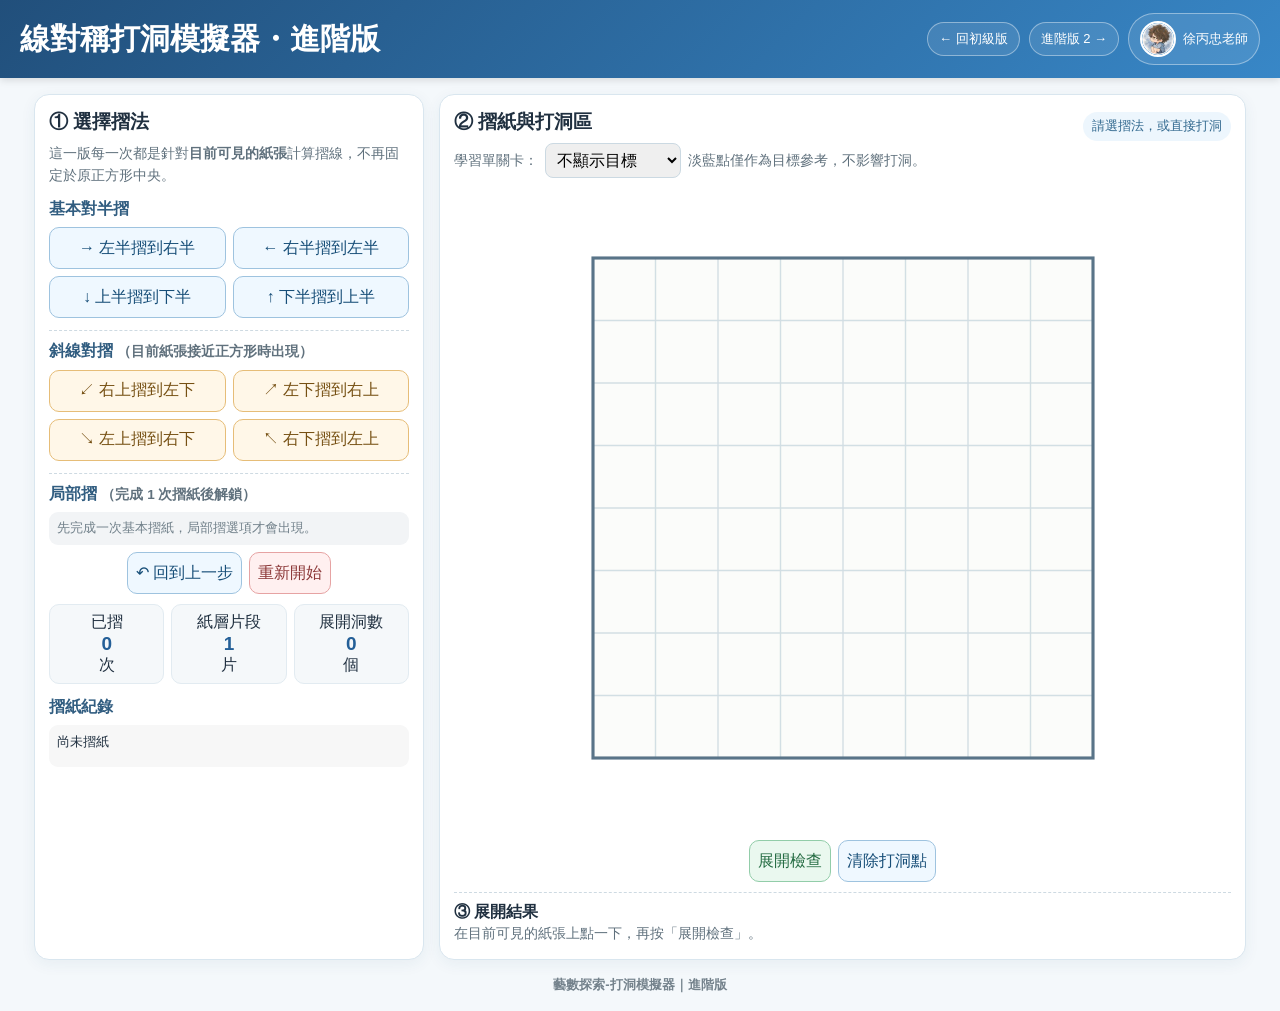
==== commit 2aed055e: "Add Advanced 2 navigation from Advanced 1" ====
--- a/advanced.html
+++ b/advanced.html
@@ -33,7 +33,7 @@
 <body>
 <header><div class="head">
   <div><h1>線對稱打洞模擬器・進階版</h1></div>
-  <div class="topright"><a class="navlink" href="index.html">← 回初級版</a><div class="pill" style="display:flex;align-items:center;gap:7px"><img class="avatar" src="author-avatar.svg"><span>徐丙忠老師</span></div></div>
+  <div class="topright"><a class="navlink" href="index.html">← 回初級版</a><a class="navlink" href="advanced2.html">進階版 2 →</a><div class="pill" style="display:flex;align-items:center;gap:7px"><img class="avatar" src="author-avatar.svg"><span>徐丙忠老師</span></div></div>
 </div></header>
 
 <main class="wrap">
